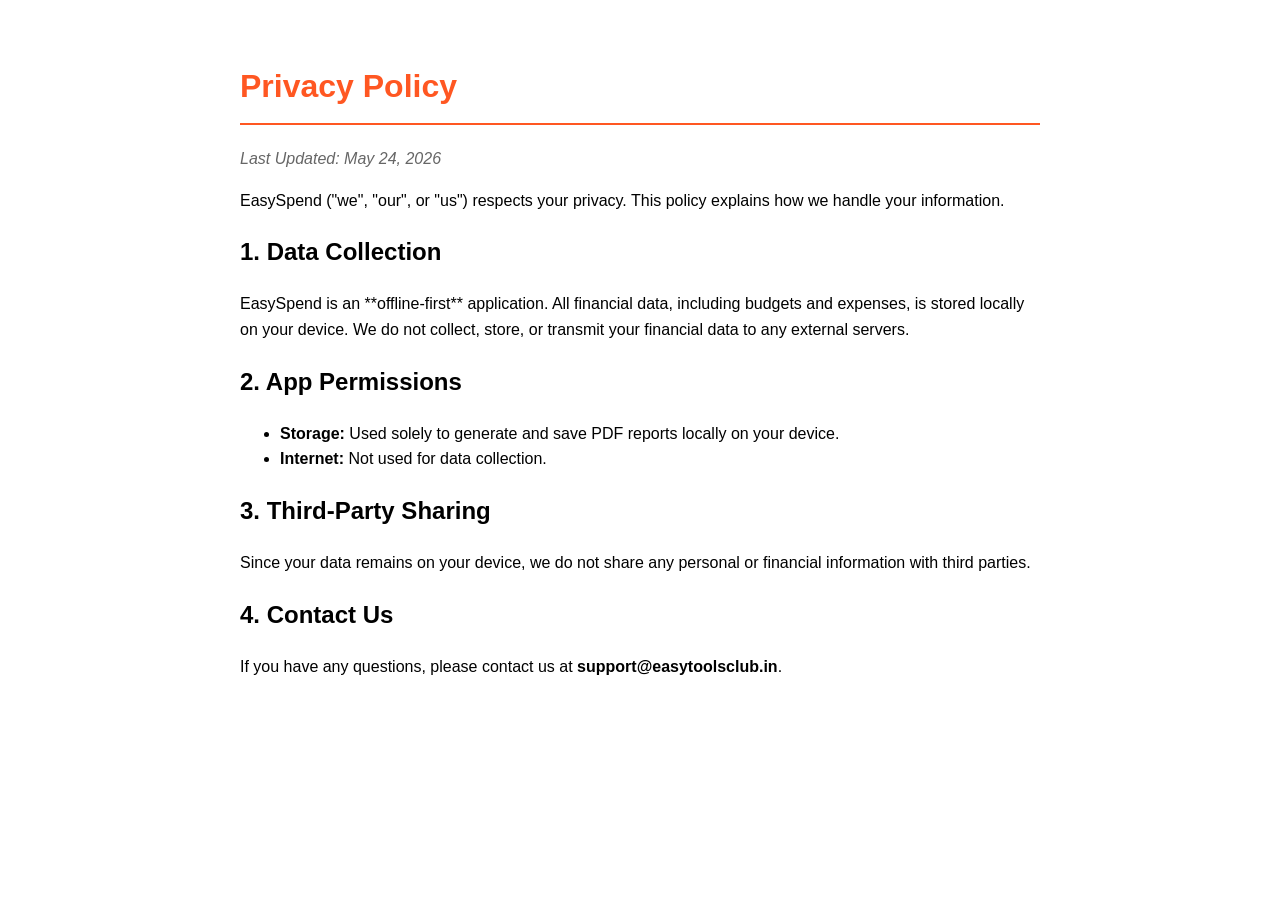
==== privacy.html @ 75018c24 "Add files via upload" ====
<!DOCTYPE html>
<html lang="en">
<head>
    <meta charset="UTF-8">
    <meta name="viewport" content="width=device-width, initial-scale=1.0">
    <title>Privacy Policy - EasySpend</title>
    <style>
        body { font-family: sans-serif; max-width: 800px; margin: auto; padding: 40px 20px; line-height: 1.6; }
        h1 { color: #FF5722; border-bottom: 2px solid #FF5722; padding-bottom: 10px; }
        .date { font-style: italic; color: #666; }
    </style>
</head>
<body>
    <h1>Privacy Policy</h1>
    <p class="date">Last Updated: May 24, 2026</p>

    <p>EasySpend ("we", "our", or "us") respects your privacy. This policy explains how we handle your information.</p>

    <h2>1. Data Collection</h2>
    <p>EasySpend is an **offline-first** application. All financial data, including budgets and expenses, is stored locally on your device. We do not collect, store, or transmit your financial data to any external servers.</p>

    <h2>2. App Permissions</h2>
    <ul>
        <li><strong>Storage:</strong> Used solely to generate and save PDF reports locally on your device.</li>
        <li><strong>Internet:</strong> Not used for data collection.</li>
    </ul>

    <h2>3. Third-Party Sharing</h2>
    <p>Since your data remains on your device, we do not share any personal or financial information with third parties.</p>

    <h2>4. Contact Us</h2>
    <p>If you have any questions, please contact us at <strong>support@easytoolsclub.in</strong>.</p>
</body>
</html>
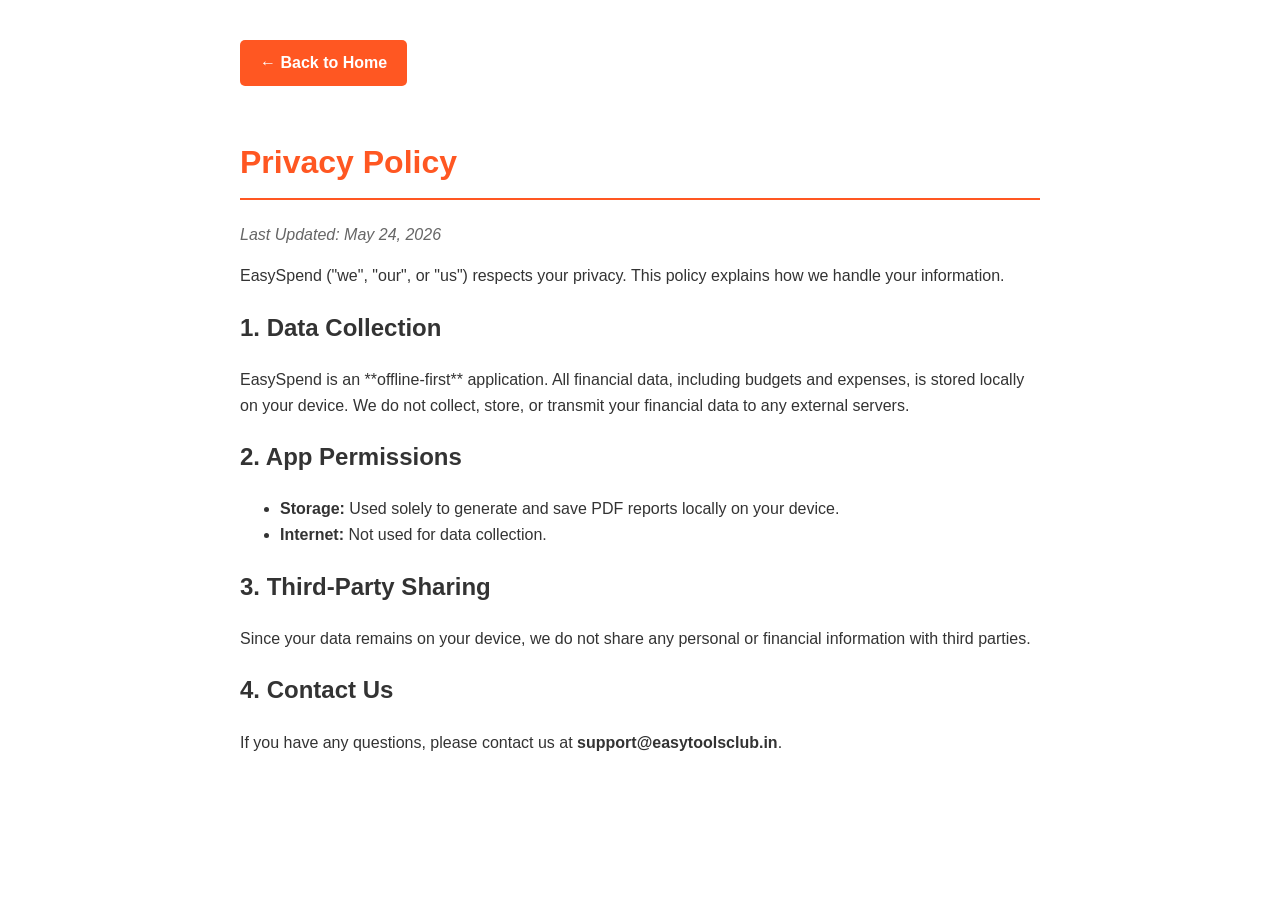
==== commit 42ea930e: "Add files via upload" ====
--- a/privacy.html
+++ b/privacy.html
@@ -5,12 +5,15 @@
     <meta name="viewport" content="width=device-width, initial-scale=1.0">
     <title>Privacy Policy - EasySpend</title>
     <style>
-        body { font-family: sans-serif; max-width: 800px; margin: auto; padding: 40px 20px; line-height: 1.6; }
+        body { font-family: sans-serif; max-width: 800px; margin: auto; padding: 40px 20px; line-height: 1.6; color: #333; }
         h1 { color: #FF5722; border-bottom: 2px solid #FF5722; padding-bottom: 10px; }
         .date { font-style: italic; color: #666; }
+        .btn-home { display: inline-block; background: #FF5722; color: white; padding: 10px 20px; border-radius: 5px; text-decoration: none; font-weight: bold; margin-bottom: 30px; }
+        .btn-home:hover { opacity: 0.9; }
     </style>
 </head>
 <body>
+    <a href="index.html" class="btn-home">← Back to Home</a>
     <h1>Privacy Policy</h1>
     <p class="date">Last Updated: May 24, 2026</p>
 
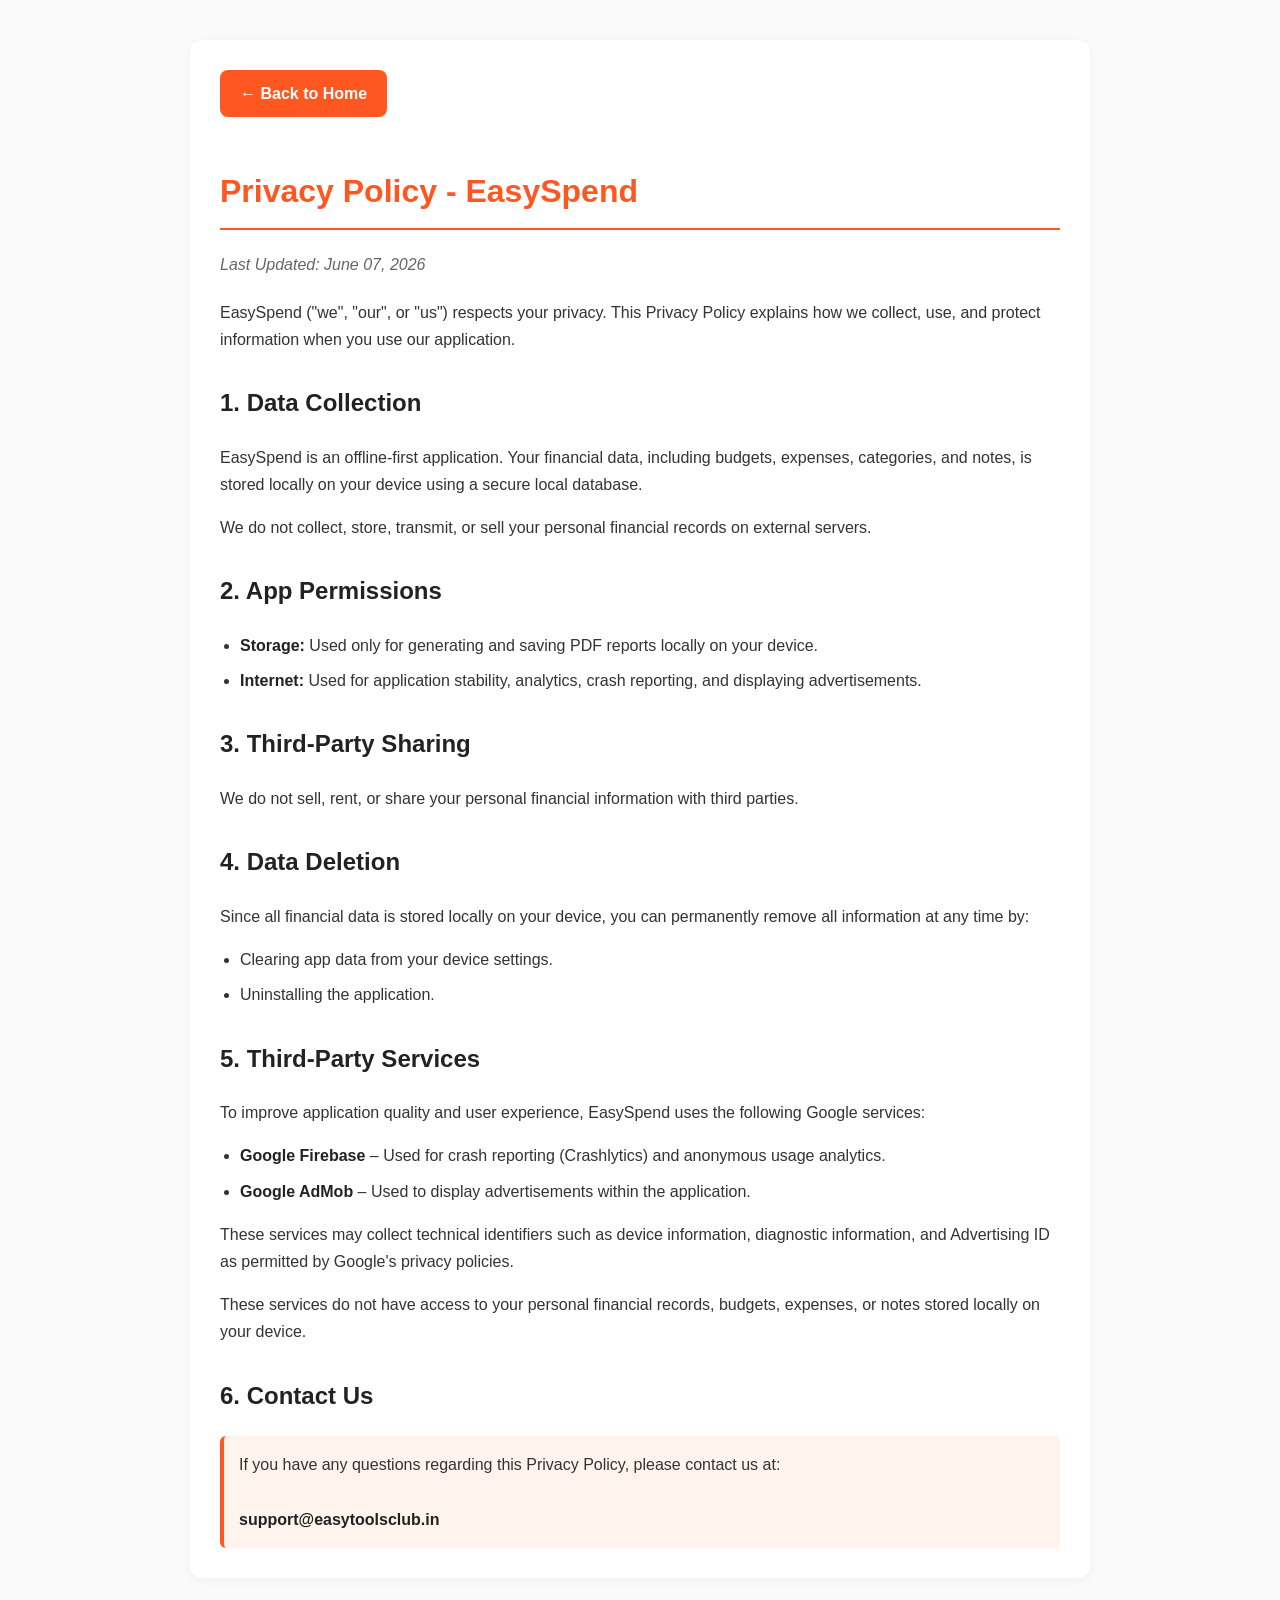
==== commit 78acc3c0: "Revise privacy policy and improve formatting Updated the privacy policy to reflect changes in data h" ====
--- a/privacy.html
+++ b/privacy.html
@@ -1,37 +1,183 @@
 <!DOCTYPE html>
+
 <html lang="en">
 <head>
     <meta charset="UTF-8">
     <meta name="viewport" content="width=device-width, initial-scale=1.0">
     <title>Privacy Policy - EasySpend</title>
-    <style>
-        body { font-family: sans-serif; max-width: 800px; margin: auto; padding: 40px 20px; line-height: 1.6; color: #333; }
-        h1 { color: #FF5722; border-bottom: 2px solid #FF5722; padding-bottom: 10px; }
-        .date { font-style: italic; color: #666; }
-        .btn-home { display: inline-block; background: #FF5722; color: white; padding: 10px 20px; border-radius: 5px; text-decoration: none; font-weight: bold; margin-bottom: 30px; }
-        .btn-home:hover { opacity: 0.9; }
-    </style>
+
+<style>
+    body {
+        font-family: Arial, sans-serif;
+        max-width: 900px;
+        margin: auto;
+        padding: 40px 20px;
+        line-height: 1.7;
+        color: #333;
+        background: #fafafa;
+    }
+
+    .container {
+        background: white;
+        padding: 30px;
+        border-radius: 12px;
+        box-shadow: 0 2px 10px rgba(0,0,0,0.05);
+    }
+
+    h1 {
+        color: #FF5722;
+        border-bottom: 2px solid #FF5722;
+        padding-bottom: 10px;
+    }
+
+    h2 {
+        color: #222;
+        margin-top: 30px;
+    }
+
+    .date {
+        color: #666;
+        font-style: italic;
+        margin-bottom: 20px;
+    }
+
+    .btn-home {
+        display: inline-block;
+        background: #FF5722;
+        color: white;
+        padding: 10px 20px;
+        border-radius: 8px;
+        text-decoration: none;
+        font-weight: bold;
+        margin-bottom: 25px;
+    }
+
+    .btn-home:hover {
+        opacity: 0.9;
+    }
+
+    ul {
+        padding-left: 20px;
+    }
+
+    li {
+        margin-bottom: 8px;
+    }
+
+    .contact {
+        background: #FFF3ED;
+        border-left: 4px solid #FF5722;
+        padding: 15px;
+        border-radius: 6px;
+    }
+
+    strong {
+        color: #222;
+    }
+</style>
+
 </head>
 <body>
-    <a href="index.html" class="btn-home">← Back to Home</a>
-    <h1>Privacy Policy</h1>
-    <p class="date">Last Updated: May 24, 2026</p>
 
-    <p>EasySpend ("we", "our", or "us") respects your privacy. This policy explains how we handle your information.</p>
+<div class="container">
 
-    <h2>1. Data Collection</h2>
-    <p>EasySpend is an **offline-first** application. All financial data, including budgets and expenses, is stored locally on your device. We do not collect, store, or transmit your financial data to any external servers.</p>
+<a href="index.html" class="btn-home">← Back to Home</a>
 
-    <h2>2. App Permissions</h2>
-    <ul>
-        <li><strong>Storage:</strong> Used solely to generate and save PDF reports locally on your device.</li>
-        <li><strong>Internet:</strong> Not used for data collection.</li>
-    </ul>
+<h1>Privacy Policy - EasySpend</h1>
 
-    <h2>3. Third-Party Sharing</h2>
-    <p>Since your data remains on your device, we do not share any personal or financial information with third parties.</p>
+<p class="date">
+    Last Updated: June 07, 2026
+</p>
 
-    <h2>4. Contact Us</h2>
-    <p>If you have any questions, please contact us at <strong>support@easytoolsclub.in</strong>.</p>
+<p>
+    EasySpend ("we", "our", or "us") respects your privacy.
+    This Privacy Policy explains how we collect, use, and protect information when you use our application.
+</p>
+
+<h2>1. Data Collection</h2>
+
+<p>
+    EasySpend is an offline-first application.
+    Your financial data, including budgets, expenses, categories, and notes,
+    is stored locally on your device using a secure local database.
+</p>
+
+<p>
+    We do not collect, store, transmit, or sell your personal financial records on external servers.
+</p>
+
+<h2>2. App Permissions</h2>
+
+<ul>
+    <li>
+        <strong>Storage:</strong>
+        Used only for generating and saving PDF reports locally on your device.
+    </li>
+
+    <li>
+        <strong>Internet:</strong>
+        Used for application stability, analytics, crash reporting, and displaying advertisements.
+    </li>
+</ul>
+
+<h2>3. Third-Party Sharing</h2>
+
+<p>
+    We do not sell, rent, or share your personal financial information with third parties.
+</p>
+
+<h2>4. Data Deletion</h2>
+
+<p>
+    Since all financial data is stored locally on your device,
+    you can permanently remove all information at any time by:
+</p>
+
+<ul>
+    <li>Clearing app data from your device settings.</li>
+    <li>Uninstalling the application.</li>
+</ul>
+
+<h2>5. Third-Party Services</h2>
+
+<p>
+    To improve application quality and user experience,
+    EasySpend uses the following Google services:
+</p>
+
+<ul>
+    <li>
+        <strong>Google Firebase</strong> –
+        Used for crash reporting (Crashlytics) and anonymous usage analytics.
+    </li>
+
+    <li>
+        <strong>Google AdMob</strong> –
+        Used to display advertisements within the application.
+    </li>
+</ul>
+
+<p>
+    These services may collect technical identifiers such as
+    device information, diagnostic information, and Advertising ID
+    as permitted by Google's privacy policies.
+</p>
+
+<p>
+    These services do not have access to your personal financial records,
+    budgets, expenses, or notes stored locally on your device.
+</p>
+
+<h2>6. Contact Us</h2>
+
+<div class="contact">
+    If you have any questions regarding this Privacy Policy,
+    please contact us at:
+    <br><br>
+    <strong>support@easytoolsclub.in</strong>
+</div>
+
+</div>
+
 </body>
-</html>+</html>
